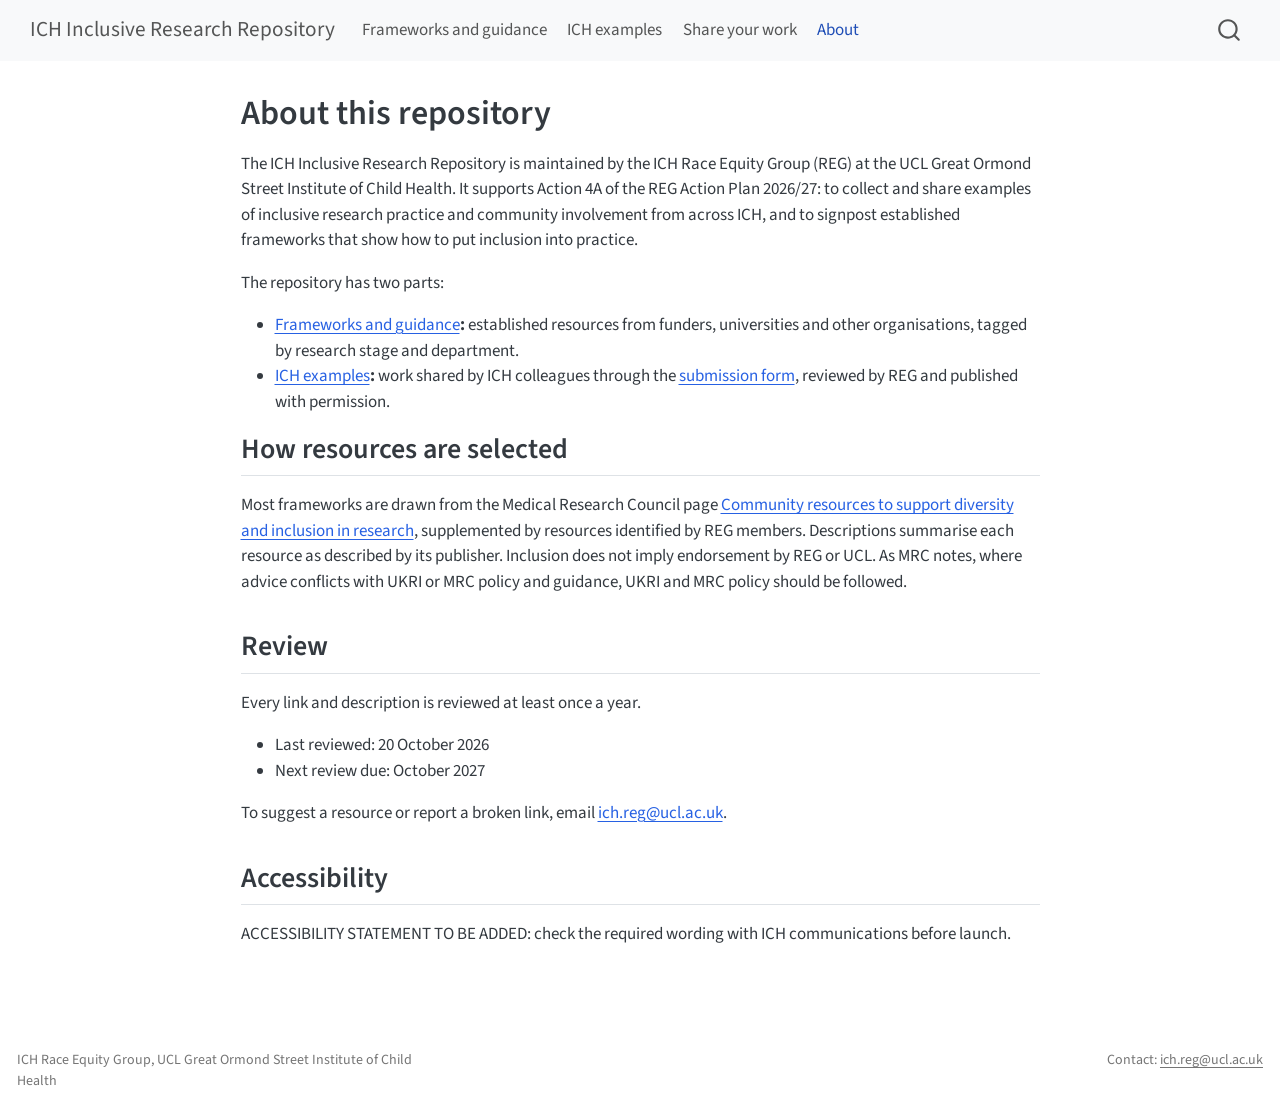
==== docs/about.html @ 5629d0b8 "Initial commit" ====
<!DOCTYPE html>
<html xmlns="http://www.w3.org/1999/xhtml" lang="en-GB" xml:lang="en-GB"><head>

<meta charset="utf-8">
<meta name="generator" content="quarto-1.10.19">

<meta name="viewport" content="width=device-width, initial-scale=1.0, user-scalable=yes">


<title>About this repository – ICH Inclusive Research Repository</title>
<style>
/* Default styles provided by pandoc.
** See https://pandoc.org/MANUAL.html#variables-for-html for config info.
*/
span.smallcaps{font-variant: small-caps;}
div.columns{display: flex; gap: 1.5em;}
div.column{flex: auto;}
@media screen {
div.columns{gap: min(4vw, 1.5em);}
div.column{overflow-x: auto;}
}
div.hanging-indent{margin-left: 1.5em; text-indent: -1.5em;}
ul.task-list{list-style: none;}
ul.task-list li input[type="checkbox"] {
  width: 0.8em;
  margin: 0 0.8em 0.2em -1em; /* quarto-specific, see https://github.com/quarto-dev/quarto-cli/issues/4556 */ 
  vertical-align: middle;
}
</style>


<script src="site_libs/quarto-nav/quarto-nav.js"></script>
<script src="site_libs/quarto-nav/headroom.min.js"></script>
<script src="site_libs/clipboard/clipboard.min.js"></script>
<script src="site_libs/quarto-search/autocomplete.umd.js"></script>
<script src="site_libs/quarto-search/fuse.min.js"></script>
<script src="site_libs/quarto-search/quarto-search.js"></script>
<meta name="quarto:offset" content="./">
<script src="site_libs/quarto-html/quarto.js" type="module"></script>
<script src="site_libs/quarto-html/tabsets/tabsets.js" type="module"></script>
<script src="site_libs/quarto-html/popper.min.js"></script>
<script src="site_libs/quarto-html/tippy.umd.min.js"></script>
<script src="site_libs/quarto-html/anchor.min.js"></script>
<link href="site_libs/quarto-html/tippy.css" rel="stylesheet">
<link href="site_libs/quarto-html/quarto-syntax-highlighting-bf27225e3a48a9273f3daa8f8e829971.css" rel="stylesheet" id="quarto-text-highlighting-styles">
<script src="site_libs/bootstrap/bootstrap.min.js"></script>
<link href="site_libs/bootstrap/bootstrap-icons.css" rel="stylesheet">
<link href="site_libs/bootstrap/bootstrap-bb5ce4f09c3d713477d34b1921f208f7.min.css" rel="stylesheet" append-hash="true" id="quarto-bootstrap" data-mode="light">
<script id="quarto-search-options" type="application/json">{
  "location": "navbar",
  "copy-button": false,
  "collapse-after": 3,
  "panel-placement": "end",
  "type": "overlay",
  "limit": 50,
  "keyboard-shortcut": [
    "f",
    "/",
    "s"
  ],
  "show-item-context": false,
  "language": {
    "search-no-results-text": "No results",
    "search-matching-documents-text": "matching documents",
    "search-copy-link-title": "Copy link to search",
    "search-hide-matches-text": "Hide additional matches",
    "search-more-match-text": "more match in this document",
    "search-more-matches-text": "more matches in this document",
    "search-clear-button-title": "Clear",
    "search-text-placeholder": "",
    "search-detached-cancel-button-title": "Cancel",
    "search-submit-button-title": "Submit",
    "search-label": "Search"
  }
}</script>


<link rel="stylesheet" href="styles.css">
</head>

<body class="nav-fixed fullcontent quarto-light">

<div id="quarto-search-results"></div>
  <header id="quarto-header" class="headroom fixed-top">
    <nav class="navbar navbar-expand-lg " data-bs-theme="dark">
      <div class="navbar-container container-fluid">
      <div class="navbar-brand-container mx-auto">
    <a class="navbar-brand" href="./index.html">
    <span class="navbar-title">ICH Inclusive Research Repository</span>
    </a>
  </div>
            <div id="quarto-search" class="" title="Search"></div>
          <button class="navbar-toggler" type="button" data-bs-toggle="collapse" data-bs-target="#navbarCollapse" aria-controls="navbarCollapse" role="menu" aria-expanded="false" aria-label="Toggle navigation" onclick="if (window.quartoToggleHeadroom) { window.quartoToggleHeadroom(); }">
  <span class="navbar-toggler-icon"></span>
</button>
          <div class="collapse navbar-collapse" id="navbarCollapse">
            <ul class="navbar-nav navbar-nav-scroll me-auto">
  <li class="nav-item">
    <a class="nav-link" href="./index.html"> 
<span class="menu-text">Frameworks and guidance</span></a>
  </li>  
  <li class="nav-item">
    <a class="nav-link" href="./examples.html"> 
<span class="menu-text">ICH examples</span></a>
  </li>  
  <li class="nav-item">
    <a class="nav-link" href="./submit.html"> 
<span class="menu-text">Share your work</span></a>
  </li>  
  <li class="nav-item">
    <a class="nav-link active" href="./about.html" aria-current="page"> 
<span class="menu-text">About</span></a>
  </li>  
</ul>
          </div> <!-- /navcollapse -->
            <div class="quarto-navbar-tools">
</div>
      </div> <!-- /container-fluid -->
    </nav>
</header>
<!-- content -->
<div id="quarto-content" class="quarto-container page-columns page-rows-contents page-layout-article page-navbar">
<!-- sidebar -->
<!-- margin-sidebar -->
    
<!-- main -->
<main class="content" id="quarto-document-content">

<header id="title-block-header" class="quarto-title-block default">
<div class="quarto-title">
<h1 class="title">About this repository</h1>
</div>



<div class="quarto-title-meta">

    
  
    
  </div>
  


</header>


<p>The ICH Inclusive Research Repository is maintained by the ICH Race Equity Group (REG) at the UCL Great Ormond Street Institute of Child Health. It supports Action 4A of the REG Action Plan 2026/27: to collect and share examples of inclusive research practice and community involvement from across ICH, and to signpost established frameworks that show how to put inclusion into practice.</p>
<p>The repository has two parts:</p>
<ul>
<li><strong><a href="./index.html">Frameworks and guidance</a>:</strong> established resources from funders, universities and other organisations, tagged by research stage and department.</li>
<li><strong><a href="./examples.html">ICH examples</a>:</strong> work shared by ICH colleagues through the <a href="./submit.html">submission form</a>, reviewed by REG and published with permission.</li>
</ul>
<section id="how-resources-are-selected" class="level2">
<h2 class="anchored" data-anchor-id="how-resources-are-selected">How resources are selected</h2>
<p>Most frameworks are drawn from the Medical Research Council page <a href="https://www.ukri.org/about-us/mrc/our-policies-and-standards/embedding-diversity-in-research-design/community-resources-to-support-diversity-and-inclusion-in-research">Community resources to support diversity and inclusion in research</a>, supplemented by resources identified by REG members. Descriptions summarise each resource as described by its publisher. Inclusion does not imply endorsement by REG or UCL. As MRC notes, where advice conflicts with UKRI or MRC policy and guidance, UKRI and MRC policy should be followed.</p>
</section>
<section id="review" class="level2">
<h2 class="anchored" data-anchor-id="review">Review</h2>
<p>Every link and description is reviewed at least once a year.</p>
<ul>
<li>Last reviewed: 20 October 2026</li>
<li>Next review due: October 2027</li>
</ul>
<p>To suggest a resource or report a broken link, email <a href="mailto:ich.reg@ucl.ac.uk">ich.reg@ucl.ac.uk</a>.</p>
</section>
<section id="accessibility" class="level2">
<h2 class="anchored" data-anchor-id="accessibility">Accessibility</h2>
<p>ACCESSIBILITY STATEMENT TO BE ADDED: check the required wording with ICH communications before launch.</p>


</section>

</main> <!-- /main -->
<script id="quarto-html-after-body" type="application/javascript">
  window.document.addEventListener("DOMContentLoaded", function (event) {
    const icon = "";
    const anchorJS = new window.AnchorJS();
    anchorJS.options = {
      placement: 'right',
      icon: icon
    };
    anchorJS.add('.anchored');
    const isCodeAnnotation = (el) => {
      for (const clz of el.classList) {
        if (clz.startsWith('code-annotation-')) {                     
          return true;
        }
      }
      return false;
    }
    const onCopySuccess = function(e) {
      // button target
      const button = e.trigger;
      // don't keep focus
      button.blur();
      // flash "checked"
      button.classList.add('code-copy-button-checked');
      var currentTitle = button.getAttribute("title");
      button.setAttribute("title", "Copied!");
      let tooltip;
      if (window.bootstrap) {
        button.setAttribute("data-bs-toggle", "tooltip");
        button.setAttribute("data-bs-placement", "left");
        button.setAttribute("data-bs-title", "Copied!");
        tooltip = new bootstrap.Tooltip(button, 
          { trigger: "manual", 
            customClass: "code-copy-button-tooltip",
            offset: [0, -8]});
        tooltip.show();    
      }
      setTimeout(function() {
        if (tooltip) {
          tooltip.hide();
          button.removeAttribute("data-bs-title");
          button.removeAttribute("data-bs-toggle");
          button.removeAttribute("data-bs-placement");
        }
        button.setAttribute("title", currentTitle);
        button.classList.remove('code-copy-button-checked');
      }, 1000);
      // clear code selection
      e.clearSelection();
    }
    const getTextToCopy = function(trigger) {
      const outerScaffold = trigger.parentElement.cloneNode(true);
      const codeEl = outerScaffold.querySelector('code');
      for (const childEl of codeEl.children) {
        if (isCodeAnnotation(childEl)) {
          childEl.remove();
        }
      }
      return codeEl.innerText;
    }
    const clipboard = new window.ClipboardJS('.code-copy-button:not([data-in-quarto-modal])', {
      text: getTextToCopy
    });
    clipboard.on('success', onCopySuccess);
    if (window.document.getElementById('quarto-embedded-source-code-modal')) {
      const clipboardModal = new window.ClipboardJS('.code-copy-button[data-in-quarto-modal]', {
        text: getTextToCopy,
        container: window.document.getElementById('quarto-embedded-source-code-modal')
      });
      clipboardModal.on('success', onCopySuccess);
    }
      var localhostRegex = new RegExp(/^(?:http|https):\/\/localhost\:?[0-9]*\//);
      var mailtoRegex = new RegExp(/^mailto:/);
        var filterRegex = new RegExp('/' + window.location.host + '/');
      var isInternal = (href) => {
          return filterRegex.test(href) || localhostRegex.test(href) || mailtoRegex.test(href);
      }
      // Inspect non-navigation links and adorn them if external
     var links = window.document.querySelectorAll('a[href]:not(.nav-link):not(.navbar-brand):not(.toc-action):not(.sidebar-link):not(.sidebar-item-toggle):not(.pagination-link):not(.no-external):not([aria-hidden]):not(.dropdown-item):not(.quarto-navigation-tool):not(.about-link)');
      for (var i=0; i<links.length; i++) {
        const link = links[i];
        if (!isInternal(link.href)) {
          // undo the damage that might have been done by quarto-nav.js in the case of
          // links that we want to consider external
          if (link.dataset.originalHref !== undefined) {
            link.href = link.dataset.originalHref;
          }
        }
      }
    function tippyHover(el, contentFn, onTriggerFn, onUntriggerFn) {
      const config = {
        allowHTML: true,
        maxWidth: 500,
        delay: 100,
        arrow: false,
        appendTo: function(el) {
            return el.parentElement;
        },
        interactive: true,
        interactiveBorder: 10,
        theme: 'quarto',
        placement: 'bottom-start',
      };
      if (contentFn) {
        config.content = contentFn;
      }
      if (onTriggerFn) {
        config.onTrigger = onTriggerFn;
      }
      if (onUntriggerFn) {
        config.onUntrigger = onUntriggerFn;
      }
      window.tippy(el, config); 
    }
    const noterefs = window.document.querySelectorAll('a[role="doc-noteref"]');
    for (var i=0; i<noterefs.length; i++) {
      const ref = noterefs[i];
      tippyHover(ref, function() {
        // use id or data attribute instead here
        let href = ref.getAttribute('data-footnote-href') || ref.getAttribute('href');
        try { href = new URL(href).hash; } catch {}
        const id = href.replace(/^#\/?/, "");
        const note = window.document.getElementById(id);
        if (note) {
          return note.innerHTML;
        } else {
          return "";
        }
      });
    }
    const xrefs = window.document.querySelectorAll('a.quarto-xref');
    const processXRef = (id, note) => {
      // Strip column container classes
      const stripColumnClz = (el) => {
        el.classList.remove("page-full", "page-columns");
        if (el.children) {
          for (const child of el.children) {
            stripColumnClz(child);
          }
        }
      }
      stripColumnClz(note)
      if (id === null || id.startsWith('sec-')) {
        // Special case sections, only their first couple elements
        const container = document.createElement("div");
        if (note.children && note.children.length > 2) {
          container.appendChild(note.children[0].cloneNode(true));
          for (let i = 1; i < note.children.length; i++) {
            const child = note.children[i];
            if (child.tagName === "P" && child.innerText === "") {
              continue;
            } else {
              container.appendChild(child.cloneNode(true));
              break;
            }
          }
          if (window.Quarto?.typesetMath) {
            window.Quarto.typesetMath(container);
          }
          return container.innerHTML
        } else {
          if (window.Quarto?.typesetMath) {
            window.Quarto.typesetMath(note);
          }
          return note.innerHTML;
        }
      } else {
        // Remove any anchor links if they are present
        const anchorLink = note.querySelector('a.anchorjs-link');
        if (anchorLink) {
          anchorLink.remove();
        }
        if (window.Quarto?.typesetMath) {
          window.Quarto.typesetMath(note);
        }
        if (note.classList.contains("callout")) {
          return note.outerHTML;
        } else {
          return note.innerHTML;
        }
      }
    }
    for (var i=0; i<xrefs.length; i++) {
      const xref = xrefs[i];
      tippyHover(xref, undefined, function(instance) {
        instance.disable();
        let url = xref.getAttribute('href');
        let hash = undefined; 
        if (url.startsWith('#')) {
          hash = url;
        } else {
          try { hash = new URL(url).hash; } catch {}
        }
        if (hash) {
          const id = hash.replace(/^#\/?/, "");
          const note = window.document.getElementById(id);
          if (note !== null) {
            try {
              const html = processXRef(id, note.cloneNode(true));
              instance.setContent(html);
            } finally {
              instance.enable();
              instance.show();
            }
          } else {
            // See if we can fetch this
            fetch(url.split('#')[0])
            .then(res => res.text())
            .then(html => {
              const parser = new DOMParser();
              const htmlDoc = parser.parseFromString(html, "text/html");
              const note = htmlDoc.getElementById(id);
              if (note !== null) {
                const html = processXRef(id, note);
                instance.setContent(html);
              } 
            }).finally(() => {
              instance.enable();
              instance.show();
            });
          }
        } else {
          // See if we can fetch a full url (with no hash to target)
          // This is a special case and we should probably do some content thinning / targeting
          fetch(url)
          .then(res => res.text())
          .then(html => {
            const parser = new DOMParser();
            const htmlDoc = parser.parseFromString(html, "text/html");
            const note = htmlDoc.querySelector('main.content');
            if (note !== null) {
              // This should only happen for chapter cross references
              // (since there is no id in the URL)
              // remove the first header
              if (note.children.length > 0 && note.children[0].tagName === "HEADER") {
                note.children[0].remove();
              }
              const html = processXRef(null, note);
              instance.setContent(html);
            } 
          }).finally(() => {
            instance.enable();
            instance.show();
          });
        }
      }, function(instance) {
      });
    }
        let selectedAnnoteEl;
        const selectorForAnnotation = ( cell, annotation) => {
          let cellAttr = 'data-code-cell="' + cell + '"';
          let lineAttr = 'data-code-annotation="' +  annotation + '"';
          const selector = 'span[' + cellAttr + '][' + lineAttr + ']';
          return selector;
        }
        const selectCodeLines = (annoteEl) => {
          const doc = window.document;
          const targetCell = annoteEl.getAttribute("data-target-cell");
          const targetAnnotation = annoteEl.getAttribute("data-target-annotation");
          const annoteSpan = window.document.querySelector(selectorForAnnotation(targetCell, targetAnnotation));
          const lines = annoteSpan.getAttribute("data-code-lines").split(",");
          const lineIds = lines.map((line) => {
            return targetCell + "-" + line;
          })
          let top = null;
          let height = null;
          let parent = null;
          if (lineIds.length > 0) {
              //compute the position of the single el (top and bottom and make a div)
              const el = window.document.getElementById(lineIds[0]);
              top = el.offsetTop;
              height = el.offsetHeight;
              parent = el.parentElement.parentElement;
            if (lineIds.length > 1) {
              const lastEl = window.document.getElementById(lineIds[lineIds.length - 1]);
              const bottom = lastEl.offsetTop + lastEl.offsetHeight;
              height = bottom - top;
            }
            if (top !== null && height !== null && parent !== null) {
              // cook up a div (if necessary) and position it 
              let div = window.document.getElementById("code-annotation-line-highlight");
              if (div === null) {
                div = window.document.createElement("div");
                div.setAttribute("id", "code-annotation-line-highlight");
                div.style.position = 'absolute';
                parent.appendChild(div);
              }
              div.style.top = top - 2 + "px";
              div.style.height = height + 4 + "px";
              div.style.left = 0;
              let gutterDiv = window.document.getElementById("code-annotation-line-highlight-gutter");
              if (gutterDiv === null) {
                gutterDiv = window.document.createElement("div");
                gutterDiv.setAttribute("id", "code-annotation-line-highlight-gutter");
                gutterDiv.style.position = 'absolute';
                const codeCell = window.document.getElementById(targetCell);
                const gutter = codeCell.querySelector('.code-annotation-gutter');
                gutter.appendChild(gutterDiv);
              }
              gutterDiv.style.top = top - 2 + "px";
              gutterDiv.style.height = height + 4 + "px";
            }
            selectedAnnoteEl = annoteEl;
          }
        };
        const unselectCodeLines = () => {
          const elementsIds = ["code-annotation-line-highlight", "code-annotation-line-highlight-gutter"];
          elementsIds.forEach((elId) => {
            const div = window.document.getElementById(elId);
            if (div) {
              div.remove();
            }
          });
          selectedAnnoteEl = undefined;
        };
          // Handle positioning of the toggle
      window.addEventListener(
        "resize",
        throttle(() => {
          elRect = undefined;
          if (selectedAnnoteEl) {
            selectCodeLines(selectedAnnoteEl);
          }
        }, 10)
      );
      function throttle(fn, ms) {
      let throttle = false;
      let timer;
        return (...args) => {
          if(!throttle) { // first call gets through
              fn.apply(this, args);
              throttle = true;
          } else { // all the others get throttled
              if(timer) clearTimeout(timer); // cancel #2
              timer = setTimeout(() => {
                fn.apply(this, args);
                timer = throttle = false;
              }, ms);
          }
        };
      }
        // Attach click handler to the DT
        const annoteDls = window.document.querySelectorAll('dt[data-target-cell]');
        for (const annoteDlNode of annoteDls) {
          annoteDlNode.addEventListener('click', (event) => {
            const clickedEl = event.target;
            if (clickedEl !== selectedAnnoteEl) {
              unselectCodeLines();
              const activeEl = window.document.querySelector('dt[data-target-cell].code-annotation-active');
              if (activeEl) {
                activeEl.classList.remove('code-annotation-active');
              }
              selectCodeLines(clickedEl);
              clickedEl.classList.add('code-annotation-active');
            } else {
              // Unselect the line
              unselectCodeLines();
              clickedEl.classList.remove('code-annotation-active');
            }
          });
        }
    const findCites = (el) => {
      const parentEl = el.parentElement;
      if (parentEl) {
        const cites = parentEl.dataset.cites;
        if (cites) {
          return {
            el,
            cites: cites.split(' ')
          };
        } else {
          return findCites(el.parentElement)
        }
      } else {
        return undefined;
      }
    };
    var bibliorefs = window.document.querySelectorAll('a[role="doc-biblioref"]');
    for (var i=0; i<bibliorefs.length; i++) {
      const ref = bibliorefs[i];
      const citeInfo = findCites(ref);
      if (citeInfo) {
        tippyHover(citeInfo.el, function() {
          var popup = window.document.createElement('div');
          citeInfo.cites.forEach(function(cite) {
            var citeDiv = window.document.createElement('div');
            citeDiv.classList.add('hanging-indent');
            citeDiv.classList.add('csl-entry');
            var biblioDiv = window.document.getElementById('ref-' + cite);
            if (biblioDiv) {
              citeDiv.innerHTML = biblioDiv.innerHTML;
            }
            popup.appendChild(citeDiv);
          });
          return popup.innerHTML;
        });
      }
    }
  });
  </script>
</div> <!-- /content -->
<footer class="footer">
  <div class="nav-footer">
    <div class="nav-footer-left">
<p>ICH Race Equity Group, UCL Great Ormond Street Institute of Child Health</p>
</div>   
    <div class="nav-footer-center">
      &nbsp;
    </div>
    <div class="nav-footer-right">
<p>Contact: <a href="mailto:ich.reg@ucl.ac.uk">ich.reg@ucl.ac.uk</a></p>
</div>
  </div>
</footer>




</body></html>
---- docs/site_libs/quarto-html/tippy.css ----
.tippy-box[data-animation=fade][data-state=hidden]{opacity:0}[data-tippy-root]{max-width:calc(100vw - 10px)}.tippy-box{position:relative;background-color:#333;color:#fff;border-radius:4px;font-size:14px;line-height:1.4;white-space:normal;outline:0;transition-property:transform,visibility,opacity}.tippy-box[data-placement^=top]>.tippy-arrow{bottom:0}.tippy-box[data-placement^=top]>.tippy-arrow:before{bottom:-7px;left:0;border-width:8px 8px 0;border-top-color:initial;transform-origin:center top}.tippy-box[data-placement^=bottom]>.tippy-arrow{top:0}.tippy-box[data-placement^=bottom]>.tippy-arrow:before{top:-7px;left:0;border-width:0 8px 8px;border-bottom-color:initial;transform-origin:center bottom}.tippy-box[data-placement^=left]>.tippy-arrow{right:0}.tippy-box[data-placement^=left]>.tippy-arrow:before{border-width:8px 0 8px 8px;border-left-color:initial;right:-7px;transform-origin:center left}.tippy-box[data-placement^=right]>.tippy-arrow{left:0}.tippy-box[data-placement^=right]>.tippy-arrow:before{left:-7px;border-width:8px 8px 8px 0;border-right-color:initial;transform-origin:center right}.tippy-box[data-inertia][data-state=visible]{transition-timing-function:cubic-bezier(.54,1.5,.38,1.11)}.tippy-arrow{width:16px;height:16px;color:#333}.tippy-arrow:before{content:"";position:absolute;border-color:transparent;border-style:solid}.tippy-content{position:relative;padding:5px 9px;z-index:1}
---- docs/styles.css ----
/* ICH Inclusive Research Repository */

.filters {
  display: grid;
  grid-template-columns: repeat(auto-fit, minmax(220px, 1fr));
  gap: 0.75rem 1.25rem;
  margin: 1rem 0 0.5rem;
}

.result-count {
  margin: 0.75rem 0;
  font-weight: 600;
}

.cards {
  display: grid;
  grid-template-columns: repeat(auto-fill, minmax(300px, 1fr));
  gap: 1rem;
}

.card-item {
  border: 1px solid #d0d5dd;
  border-radius: 8px;
  padding: 1rem 1.1rem;
  background: #ffffff;
  display: flex;
  flex-direction: column;
  gap: 0.5rem;
}

.card-item h3 {
  font-size: 1.05rem;
  line-height: 1.35;
  margin: 0;
}

.card-item .publisher {
  color: #475467;
  font-size: 0.9rem;
  margin: 0;
}

.card-item .desc {
  font-size: 0.95rem;
  margin: 0;
}

.tags {
  display: flex;
  flex-wrap: wrap;
  gap: 0.35rem;
  margin-top: auto;
}

.tag {
  font-size: 0.78rem;
  padding: 0.15rem 0.5rem;
  border-radius: 999px;
  background: #eef2f6;
  color: #1d2939;
}

.tag.costing {
  background: #fff4e5;
  color: #7a3e00;
  border: 1px solid #f5c48a;
}

.tag.dept {
  background: #eaf4ee;
  color: #1e4d33;
}

.empty {
  padding: 1.25rem;
  border: 1px dashed #98a2b3;
  border-radius: 8px;
}

@media (max-width: 600px) {
  .cards { grid-template-columns: 1fr; }
}
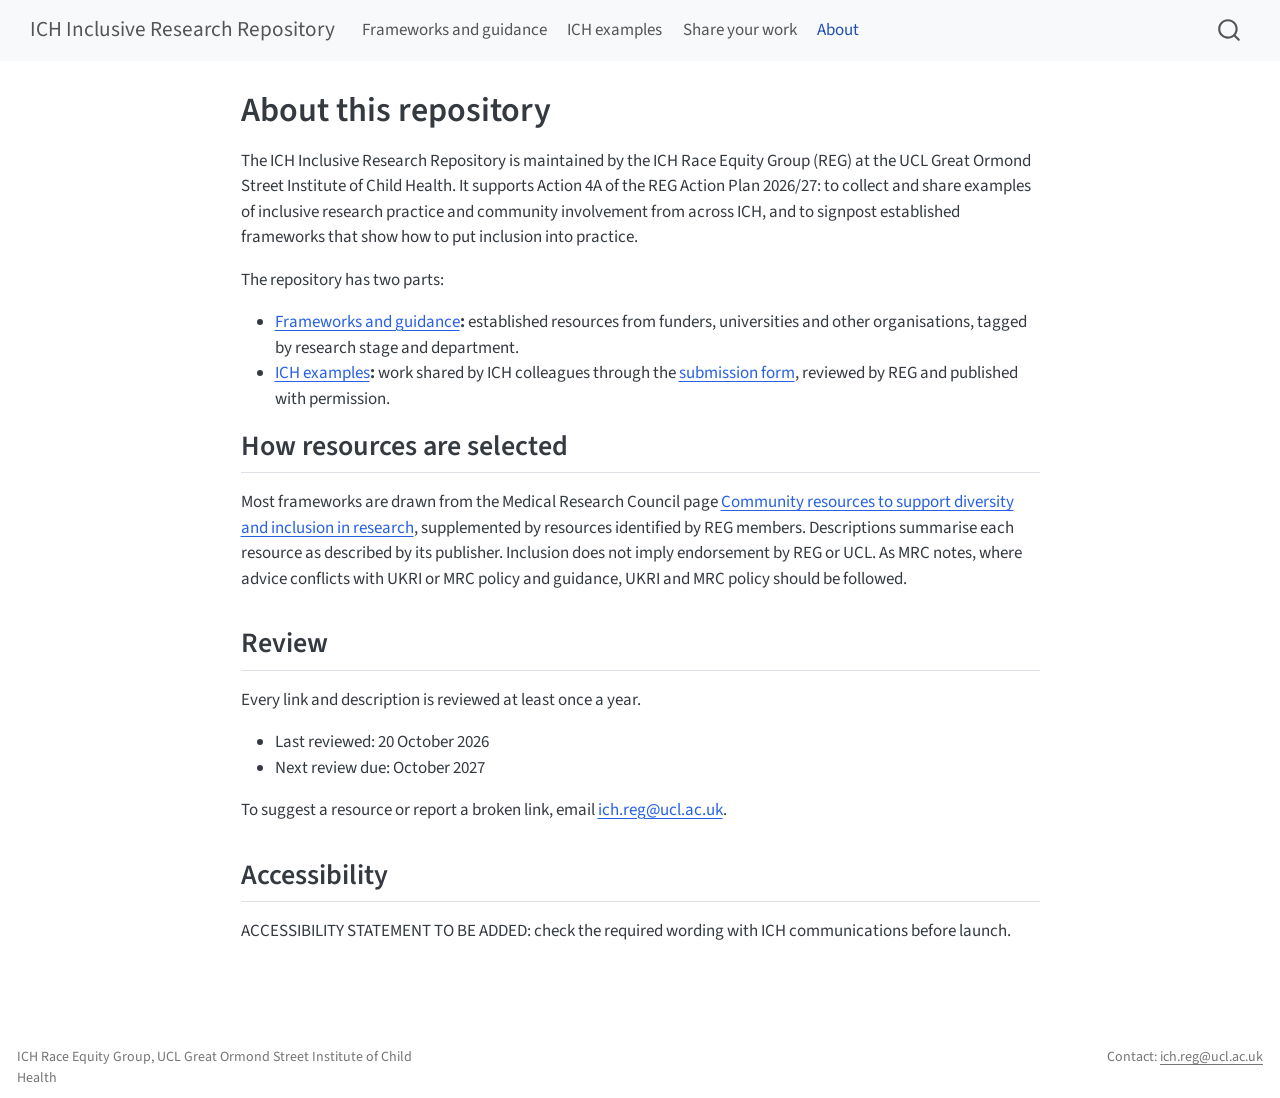
==== commit 67a68fcf: "Study type filter" ====
--- a/docs/about.html
+++ b/docs/about.html
@@ -2,7 +2,7 @@
 <html xmlns="http://www.w3.org/1999/xhtml" lang="en-GB" xml:lang="en-GB"><head>
 
 <meta charset="utf-8">
-<meta name="generator" content="quarto-1.10.19">
+<meta name="generator" content="quarto-1.9.38">
 
 <meta name="viewport" content="width=device-width, initial-scale=1.0, user-scalable=yes">
 
@@ -12,13 +12,10 @@
 /* Default styles provided by pandoc.
 ** See https://pandoc.org/MANUAL.html#variables-for-html for config info.
 */
+code{white-space: pre-wrap;}
 span.smallcaps{font-variant: small-caps;}
-div.columns{display: flex; gap: 1.5em;}
-div.column{flex: auto;}
-@media screen {
-div.columns{gap: min(4vw, 1.5em);}
-div.column{overflow-x: auto;}
-}
+div.columns{display: flex; gap: min(4vw, 1.5em);}
+div.column{flex: auto; overflow-x: auto;}
 div.hanging-indent{margin-left: 1.5em; text-indent: -1.5em;}
 ul.task-list{list-style: none;}
 ul.task-list li input[type="checkbox"] {
@@ -42,10 +39,10 @@
 <script src="site_libs/quarto-html/tippy.umd.min.js"></script>
 <script src="site_libs/quarto-html/anchor.min.js"></script>
 <link href="site_libs/quarto-html/tippy.css" rel="stylesheet">
-<link href="site_libs/quarto-html/quarto-syntax-highlighting-bf27225e3a48a9273f3daa8f8e829971.css" rel="stylesheet" id="quarto-text-highlighting-styles">
+<link href="site_libs/quarto-html/quarto-syntax-highlighting-15634bcf2e68342d4ad2dfa704d543f6.css" rel="stylesheet" id="quarto-text-highlighting-styles">
 <script src="site_libs/bootstrap/bootstrap.min.js"></script>
 <link href="site_libs/bootstrap/bootstrap-icons.css" rel="stylesheet">
-<link href="site_libs/bootstrap/bootstrap-bb5ce4f09c3d713477d34b1921f208f7.min.css" rel="stylesheet" append-hash="true" id="quarto-bootstrap" data-mode="light">
+<link href="site_libs/bootstrap/bootstrap-158031087360bce0ff56dc785ce39e06.min.css" rel="stylesheet" append-hash="true" id="quarto-bootstrap" data-mode="light">
 <script id="quarto-search-options" type="application/json">{
   "location": "navbar",
   "copy-button": false,
--- a/docs/site_libs/quarto-html/quarto-syntax-highlighting-15634bcf2e68342d4ad2dfa704d543f6.css
+++ b/docs/site_libs/quarto-html/quarto-syntax-highlighting-15634bcf2e68342d4ad2dfa704d543f6.css
@@ -0,0 +1,236 @@
+/* quarto syntax highlight colors */
+:root {
+  --quarto-hl-ot-color: #003B4F;
+  --quarto-hl-at-color: #657422;
+  --quarto-hl-ss-color: #20794D;
+  --quarto-hl-an-color: #5E5E5E;
+  --quarto-hl-fu-color: #4758AB;
+  --quarto-hl-st-color: #20794D;
+  --quarto-hl-cf-color: #003B4F;
+  --quarto-hl-op-color: #5E5E5E;
+  --quarto-hl-er-color: #AD0000;
+  --quarto-hl-bn-color: #AD0000;
+  --quarto-hl-al-color: #AD0000;
+  --quarto-hl-va-color: #111111;
+  --quarto-hl-bu-color: inherit;
+  --quarto-hl-ex-color: inherit;
+  --quarto-hl-pp-color: #AD0000;
+  --quarto-hl-in-color: #5E5E5E;
+  --quarto-hl-vs-color: #20794D;
+  --quarto-hl-wa-color: #5E5E5E;
+  --quarto-hl-do-color: #5E5E5E;
+  --quarto-hl-im-color: #00769E;
+  --quarto-hl-ch-color: #20794D;
+  --quarto-hl-dt-color: #AD0000;
+  --quarto-hl-fl-color: #AD0000;
+  --quarto-hl-co-color: #5E5E5E;
+  --quarto-hl-cv-color: #5E5E5E;
+  --quarto-hl-cn-color: #8f5902;
+  --quarto-hl-sc-color: #5E5E5E;
+  --quarto-hl-dv-color: #AD0000;
+  --quarto-hl-kw-color: #003B4F;
+}
+
+/* other quarto variables */
+:root {
+  --quarto-font-monospace: SFMono-Regular, Menlo, Monaco, Consolas, "Liberation Mono", "Courier New", monospace;
+}
+
+/* syntax highlight based on Pandoc's rules */
+pre > code.sourceCode > span {
+  color: #003B4F;
+}
+
+code.sourceCode > span {
+  color: #003B4F;
+}
+
+div.sourceCode,
+div.sourceCode pre.sourceCode {
+  color: #003B4F;
+}
+
+/* Normal */
+code span {
+  color: #003B4F;
+}
+
+/* Alert */
+code span.al {
+  color: #AD0000;
+  font-style: inherit;
+}
+
+/* Annotation */
+code span.an {
+  color: #5E5E5E;
+  font-style: inherit;
+}
+
+/* Attribute */
+code span.at {
+  color: #657422;
+  font-style: inherit;
+}
+
+/* BaseN */
+code span.bn {
+  color: #AD0000;
+  font-style: inherit;
+}
+
+/* BuiltIn */
+code span.bu {
+  font-style: inherit;
+}
+
+/* ControlFlow */
+code span.cf {
+  color: #003B4F;
+  font-weight: bold;
+  font-style: inherit;
+}
+
+/* Char */
+code span.ch {
+  color: #20794D;
+  font-style: inherit;
+}
+
+/* Constant */
+code span.cn {
+  color: #8f5902;
+  font-style: inherit;
+}
+
+/* Comment */
+code span.co {
+  color: #5E5E5E;
+  font-style: inherit;
+}
+
+/* CommentVar */
+code span.cv {
+  color: #5E5E5E;
+  font-style: italic;
+}
+
+/* Documentation */
+code span.do {
+  color: #5E5E5E;
+  font-style: italic;
+}
+
+/* DataType */
+code span.dt {
+  color: #AD0000;
+  font-style: inherit;
+}
+
+/* DecVal */
+code span.dv {
+  color: #AD0000;
+  font-style: inherit;
+}
+
+/* Error */
+code span.er {
+  color: #AD0000;
+  font-style: inherit;
+}
+
+/* Extension */
+code span.ex {
+  font-style: inherit;
+}
+
+/* Float */
+code span.fl {
+  color: #AD0000;
+  font-style: inherit;
+}
+
+/* Function */
+code span.fu {
+  color: #4758AB;
+  font-style: inherit;
+}
+
+/* Import */
+code span.im {
+  color: #00769E;
+  font-style: inherit;
+}
+
+/* Information */
+code span.in {
+  color: #5E5E5E;
+  font-style: inherit;
+}
+
+/* Keyword */
+code span.kw {
+  color: #003B4F;
+  font-weight: bold;
+  font-style: inherit;
+}
+
+/* Operator */
+code span.op {
+  color: #5E5E5E;
+  font-style: inherit;
+}
+
+/* Other */
+code span.ot {
+  color: #003B4F;
+  font-style: inherit;
+}
+
+/* Preprocessor */
+code span.pp {
+  color: #AD0000;
+  font-style: inherit;
+}
+
+/* SpecialChar */
+code span.sc {
+  color: #5E5E5E;
+  font-style: inherit;
+}
+
+/* SpecialString */
+code span.ss {
+  color: #20794D;
+  font-style: inherit;
+}
+
+/* String */
+code span.st {
+  color: #20794D;
+  font-style: inherit;
+}
+
+/* Variable */
+code span.va {
+  color: #111111;
+  font-style: inherit;
+}
+
+/* VerbatimString */
+code span.vs {
+  color: #20794D;
+  font-style: inherit;
+}
+
+/* Warning */
+code span.wa {
+  color: #5E5E5E;
+  font-style: italic;
+}
+
+.prevent-inlining {
+  content: "</";
+}
+
+/*# sourceMappingURL=f23921c56f73e400b49028c9186a1aa0.css.map */
